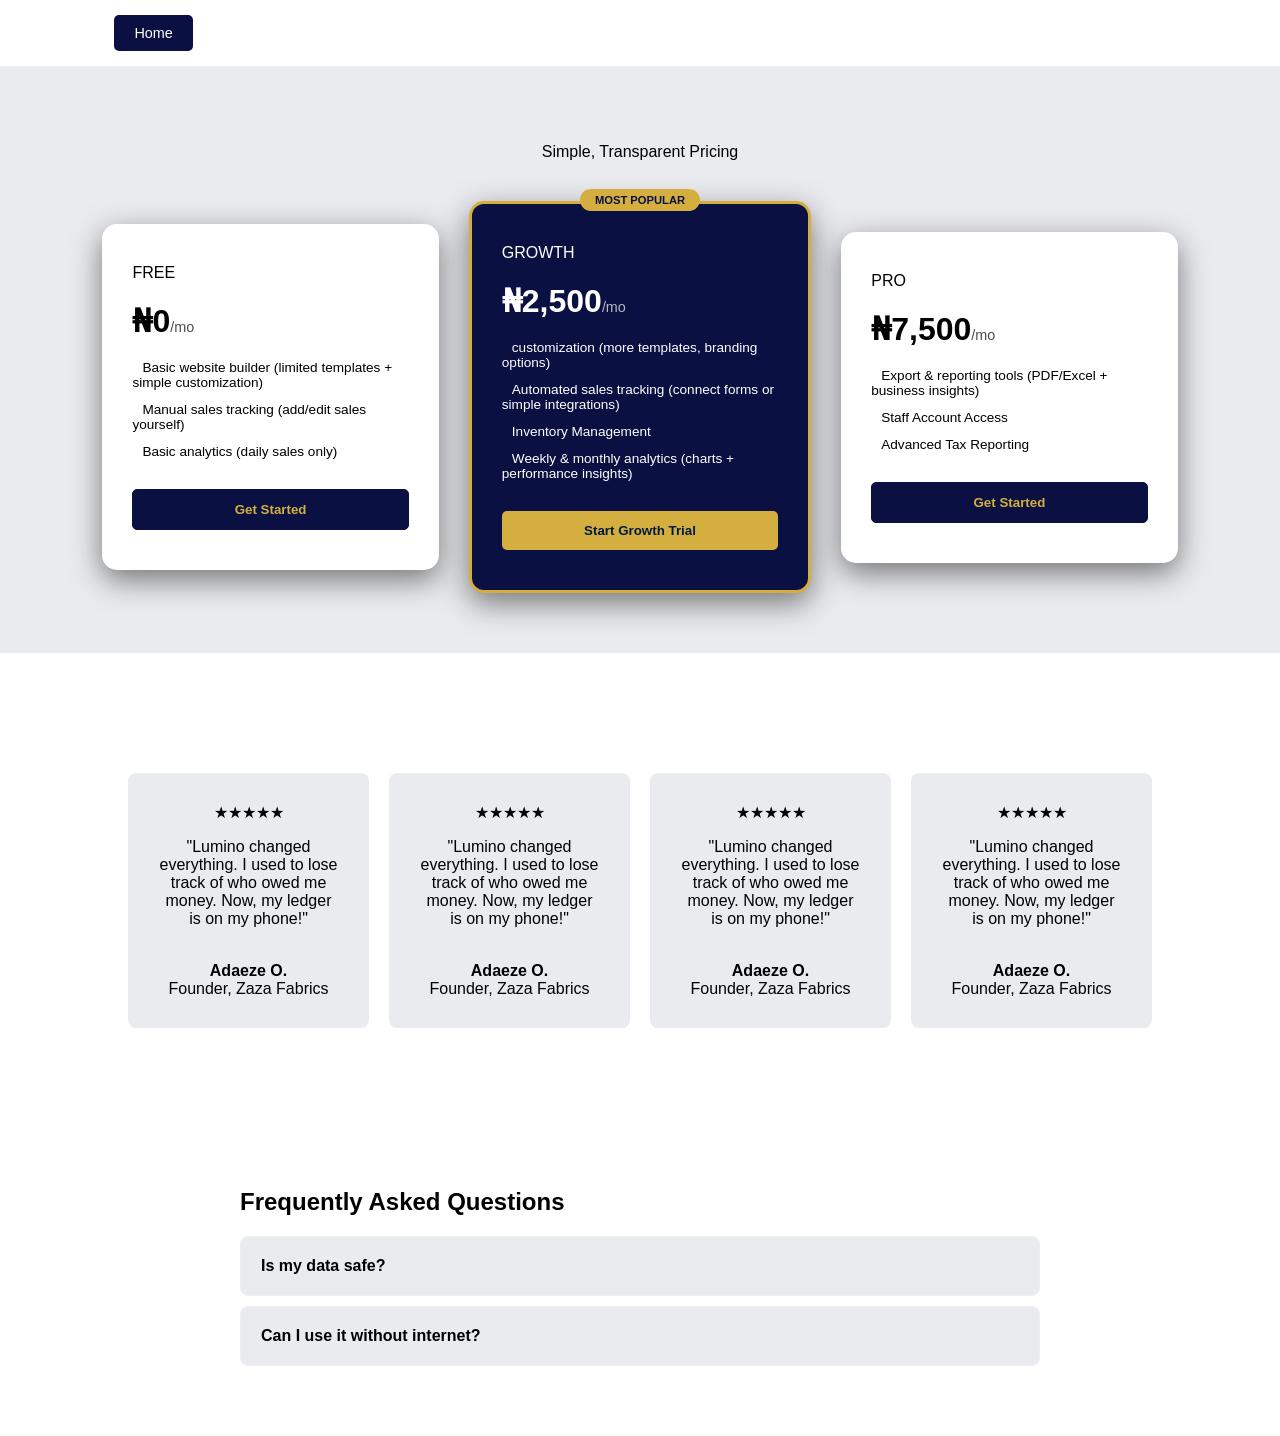
==== price.html @ 7dde3444 "Add files via upload" ====
<!DOCTYPE html>
<html>

<head>
  <meta charset="UTF-8">
  <meta name="viewport" content="width=device-width, initial-scale=1">
  <title>Price</title>
  <link rel="stylesheet" href="price.css">
</head>

<body>
    <nav>
        <div class="nav">
           <a href="index.html" class="home">Home</a>
           
        </div>
    </nav>

    <!-- Pricing Section -->
    <section class="pricing-container">
        
        <p class="section-subtitle">Simple, Transparent Pricing</p>
        
        <div class="pricing-wrapper">
            <!-- Free Plan -->
            <div class="price-card">
                <span class="plan-name">FREE</span>
                <div class="price">₦0<span>/mo</span></div>
                <ul class="features">
                    <li><i class="fa-solid fa-check"></i>Basic website builder (limited templates + simple customization)</li>
                    <li><i class="fa-solid fa-check"></i> Manual sales tracking (add/edit sales yourself)</li>
                    <li><i class="fa-solid fa-check"></i> Basic analytics (daily sales only)</li>
                </ul>
                <button class="btn-outline">Get Started</button>
            </div>

            <!-- Growth Plan (Featured) -->
            <div class="price-card featured">
                <div class="popular-badge">MOST POPULAR</div>
                <span class="plan-name">GROWTH</span>
                <div class="price">₦2,500<span>/mo</span></div>
                <ul class="features">
                    <li><i class="fa-solid fa-check"></i> customization (more templates, branding options)</li>
                    <li><i class="fa-solid fa-check"></i> Automated sales tracking (connect forms or simple integrations)</li>
                    <li><i class="fa-solid fa-check"></i> Inventory Management</li>
                    <li><i class="fa-solid fa-check"></i> Weekly & monthly analytics (charts + performance insights)</li>
                </ul>
                <button class="btn-gold">Start Growth Trial</button>
            </div>

            <!-- Pro Plan -->
            <div class="price-card">
                <span class="plan-name">PRO</span>
                <div class="price">₦7,500<span>/mo</span></div>
                <ul class="features">
                    <li><i class="fa-solid fa-check"></i> Export & reporting tools (PDF/Excel + business insights)</li>
                    <li><i class="fa-solid fa-check"></i> Staff Account Access</li>
                    <li><i class="fa-solid fa-check"></i> Advanced Tax Reporting</li>
                </ul>
                <button class="btn-outline">Get Started</button>
            </div>
        </div>
    </section>

    <!-- Testimonials -->
    <section class="testimonials">
        <div class="testimonial-card">
            <div class="stars">★★★★★
            <p>"Lumino changed everything. I used to lose track of who owed me money. Now, my ledger is on my phone!"</p>
                <br>
            <strong>Adaeze O.</strong>
                    <br>
            <span>Founder, Zaza Fabrics</span>
                </div>
            
            <div class="stars">★★★★★
            <p>"Lumino changed everything. I used to lose track of who owed me money. Now, my ledger is on my phone!"</p>
            <br>
                    <strong>Adaeze O.</strong>
                    <br>
                    <span>Founder, Zaza Fabrics</span>
                </div>
            
            
            <div class="stars">★★★★★
            <p>"Lumino changed everything. I used to lose track of who owed me money. Now, my ledger is on my phone!"</p>
            <br>
            <strong>Adaeze O.</strong>
            <br>
            <span>Founder, Zaza Fabrics</span>
            </div>
            
            <div class="stars">★★★★★
            <p>"Lumino changed everything. I used to lose track of who owed me money. Now, my ledger is on my phone!"</p>
            <br>
            <strong>Adaeze O.</strong>
            <br>
            <span>Founder, Zaza Fabrics</span>
            </div>
        </div>

    </section>

    <!-- FAQ Section -->
    <section class="faq-section">
        <h2 class="section-title">Frequently Asked Questions</h2>
        <div class="FAQ">
            <div class="FAQ-item">
                <div class="FAQ-header">
                    Is my data safe?
                    <i class="fa-solid fa-chevron-down"></i>
                </div>
                <div class="FAQ-body">
                    Yes. We use industry-standard bank-level encryption. Your business data is private and only accessible by you.
                </div>
            </div>
            <div class="FAQ-item">
                <div class="FAQ-header">
                    Can I use it without internet?
                    <i class="fa-solid fa-chevron-down"></i>
                </div>
                <div class="FAQ-body">
                    Our mobile app allows you to record transactions offline, which then sync automatically once you're back online.
                </div>
            </div>
        </div>
    </section>
    <script src="price.js"></script>

</body>
</html>
---- price.css ----
:root {
    --navy: #001b3d;
    --gold: #d4af37;
    --bg-light: #f8f9fb;
    --white: #ffffff;
    --text-main: #333;
    --text-muted: #666;
}

html{
  scroll-behavior:smooth;
}
  

body {
    margin: 0;
    font-family: 'Inter', sans-serif;
    background-color: #fff;
    
}

/* Navbar Styling */
.nav {
    display: flex;
    justify-content: space-between;
    align-items: center;
    padding: 15px 8%;
    border-bottom: 1px solid #eee;
}

.nav a {
    text-decoration: none;
    color: #fff;
    margin: 0 12px;
    font-size: 0.9rem;
}


.home { 
    background: #0A1041; 
    color: #fff; 
    border: none; 
    padding: 10px 20px; 
    border-radius: 5px; 
    cursor: pointer; 
    text-decoration: none;
    margin: 10px;
    
}

/* Pricing Section */
.pricing-container { 
    padding: 60px 8%; 
    background-color: #515A721F;
    text-align: center; 
    
}
.pricing-wrapper { 
    display: flex; 
    justify-content: center; 
    gap: 30px; 
    margin-top: 40px; 
    align-items: center; 
    
}

.price-card {
    background: #fff;
    padding: 40px 30px;
    border-radius: 15px;
    width: 300px;
    transition: 0.6s ease-in;
    box-shadow: 0 10px 30px rgba(0,0,0,0.5);
    text-align: left;
}

.price-card.featured {
    background: #0A1041;
    color: #fff;
    border: 3px solid #d4af3f;
    position: relative;
}

.price-card:hover{
  transform:translatey(-9px);
    
}


.popular-badge {
    position: absolute;
    top: -15px;
    left: 50%;
    transform: translateX(-50%);
    background: #d4af3f;
    color: #0A1041;
    font-size: 0.7rem;
    font-weight: bold;
    padding: 5px 15px;
    border-radius: 20px;
}

.price { 
    font-size: 2rem; 
    font-weight: 800; 
    margin: 20px 0; 
    
}

.price span { 
    font-size: 0.9rem; 
    font-weight: 400; 
    opacity: 0.7;
    
}

.features { 
    list-style: none; 
    padding: 0; 
    margin-bottom: 30px; 
    
}

.features li { 
    margin-bottom: 12px; 
    font-size: 0.85rem; 
    
}

.features li i { 
    color: #DE0000; 
    margin-right: 10px; 
    
}
.testimonials {
    padding: 80px 10%;
    text-align: center;
    background: #919FC500;
}

.testimonial-card{
    display: grid;
    grid-template-columns:repeat(auto-fit,minmax(200px,1fr));
    gap:20px;
    margin-top:40px;
    

.stars{
    background: #515A721F;
    padding: 30px;
    border-radius: 8px;
    transition: 0.6s ease-in-out;
}

.stars:hover {
    transform: translatey(-9px);
}

}

/* Buttons */
.btn-outline { 
    width: 100%; 
    padding: 12px; 
    border: 1px solid #0A1041;
    background: #0A1041; 
    border-radius: 5px; 
    font-weight: bold; 
    cursor: pointer; 
    color: #d4af3f;
    
}

.btn-gold { 
    width: 100%; 
    padding: 12px; 
    background: #d4af3f; 
    border: none; 
    border-radius: 5px; 
    font-weight: bold; 
    color: var(--navy); 
    cursor: pointer; 
    
}

/* FAQ Accordion */
.faq-section { 
    padding: 60px 20px; 
    max-width: 800px; 
    margin: 0 auto; }

.FAQ-item { 
    border: 1px solid #eee; 
    margin-bottom: 10px; 
    border-radius: 8px; 
    overflow: hidden; 
    
}

.FAQ-header { 
    padding: 20px; 
    background: #515A721F; 
    cursor: pointer; 
    display: flex; 
    justify-content: space-between; 
    font-weight: 600;
    }

.FAQ-body { 
    padding: 0 20px 20px; 
    color: var(--text-muted); 
    display: none; 
    font-size: 0.9rem; 
    line-height: 1.6; 
    
}
    
.FAQ-item.active .FAQ-body { 
    display: block; }
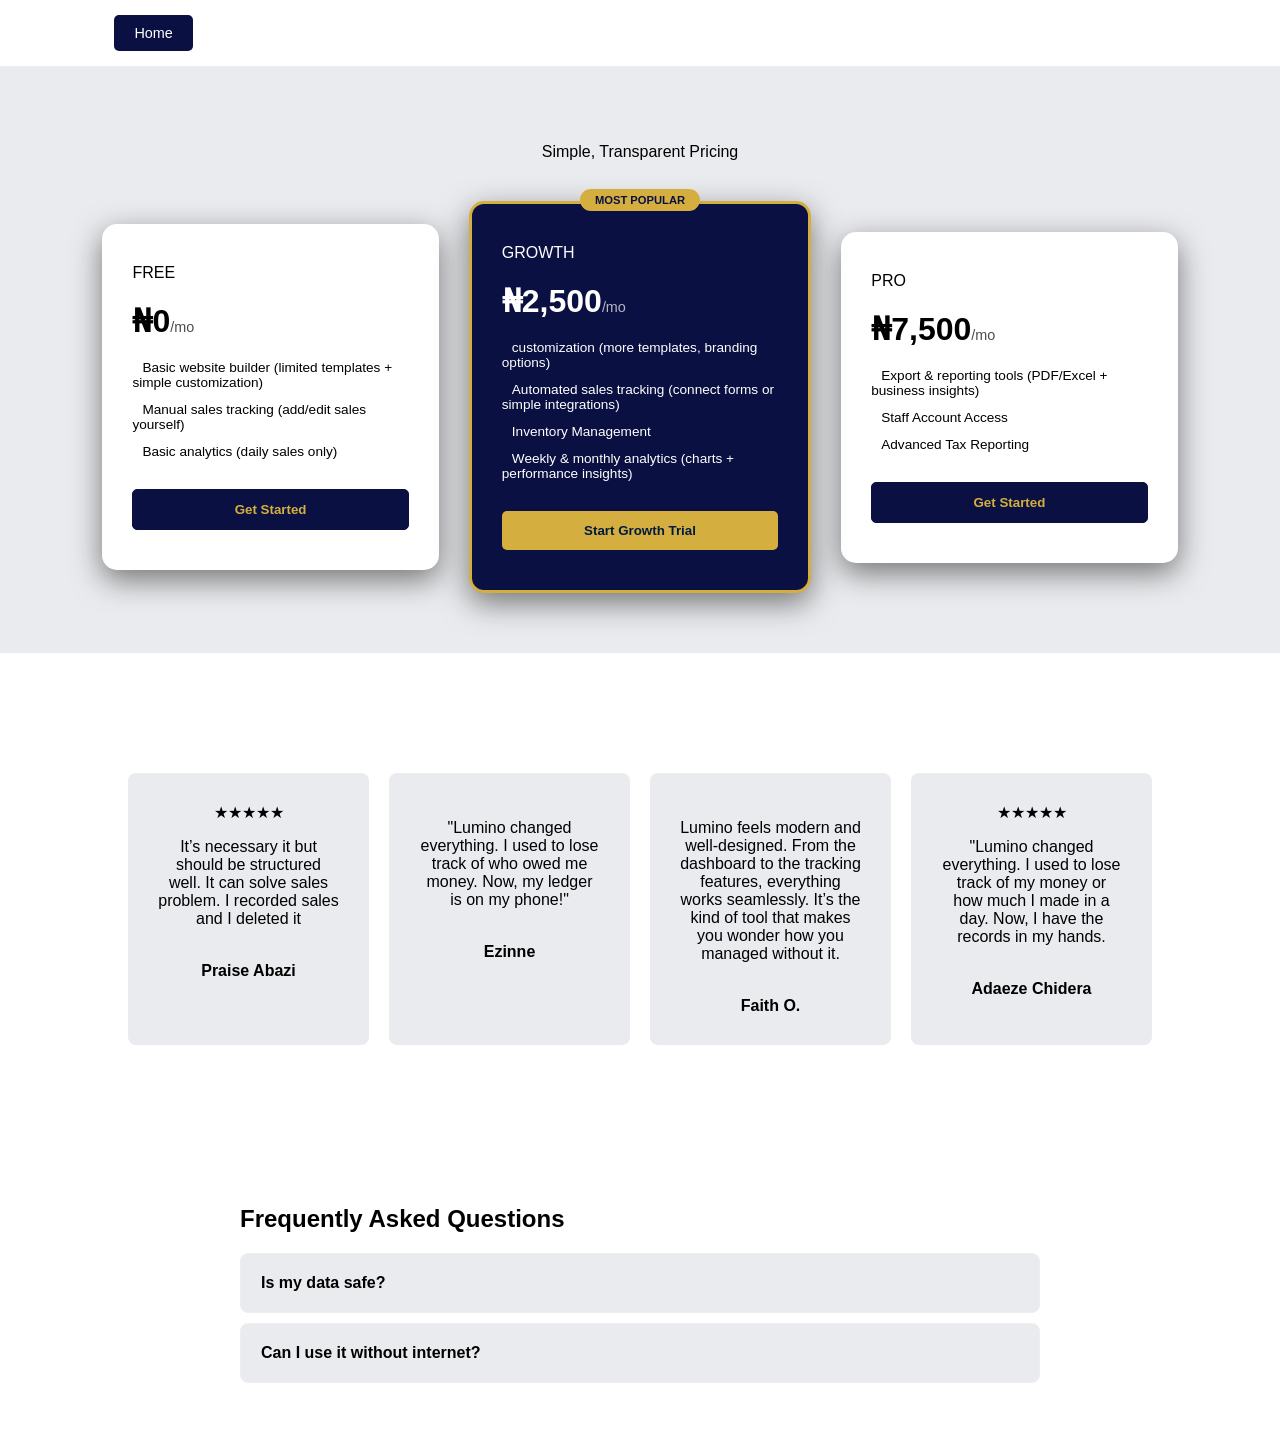
==== commit 6070a875: "Update price.html" ====
--- a/price.html
+++ b/price.html
@@ -66,36 +66,28 @@
     <section class="testimonials">
         <div class="testimonial-card">
             <div class="stars">★★★★★
-            <p>"Lumino changed everything. I used to lose track of who owed me money. Now, my ledger is on my phone!"</p>
+            <p>It’s necessary it but should be structured well. It can solve sales problem. I recorded sales and I deleted it</p>
                 <br>
-            <strong>Adaeze O.</strong>
-                    <br>
-            <span>Founder, Zaza Fabrics</span>
+            <strong>Praise Abazi</strong>
                 </div>
             
-            <div class="stars">★★★★★
+            <div class="stars">
             <p>"Lumino changed everything. I used to lose track of who owed me money. Now, my ledger is on my phone!"</p>
             <br>
-                    <strong>Adaeze O.</strong>
-                    <br>
-                    <span>Founder, Zaza Fabrics</span>
+                    <strong>Ezinne</strong>
                 </div>
             
             
-            <div class="stars">★★★★★
-            <p>"Lumino changed everything. I used to lose track of who owed me money. Now, my ledger is on my phone!"</p>
+            <div class="stars">
+            <p>Lumino feels modern and well-designed. From the dashboard to the tracking features, everything works seamlessly. It’s the kind of tool that makes you wonder how you managed without it.</p>
             <br>
-            <strong>Adaeze O.</strong>
-            <br>
-            <span>Founder, Zaza Fabrics</span>
+            <strong>Faith O.</strong>
             </div>
             
             <div class="stars">★★★★★
-            <p>"Lumino changed everything. I used to lose track of who owed me money. Now, my ledger is on my phone!"</p>
+            <p>"Lumino changed everything. I used to lose track of my money or how much I made in a day. Now, I have the records in my hands.</p>
             <br>
-            <strong>Adaeze O.</strong>
-            <br>
-            <span>Founder, Zaza Fabrics</span>
+            <strong>Adaeze Chidera</strong>
             </div>
         </div>
 
@@ -120,7 +112,7 @@
                     <i class="fa-solid fa-chevron-down"></i>
                 </div>
                 <div class="FAQ-body">
-                    Our mobile app allows you to record transactions offline, which then sync automatically once you're back online.
+                    Our website allows you to record transactions, which then updates automatically.
                 </div>
             </div>
         </div>
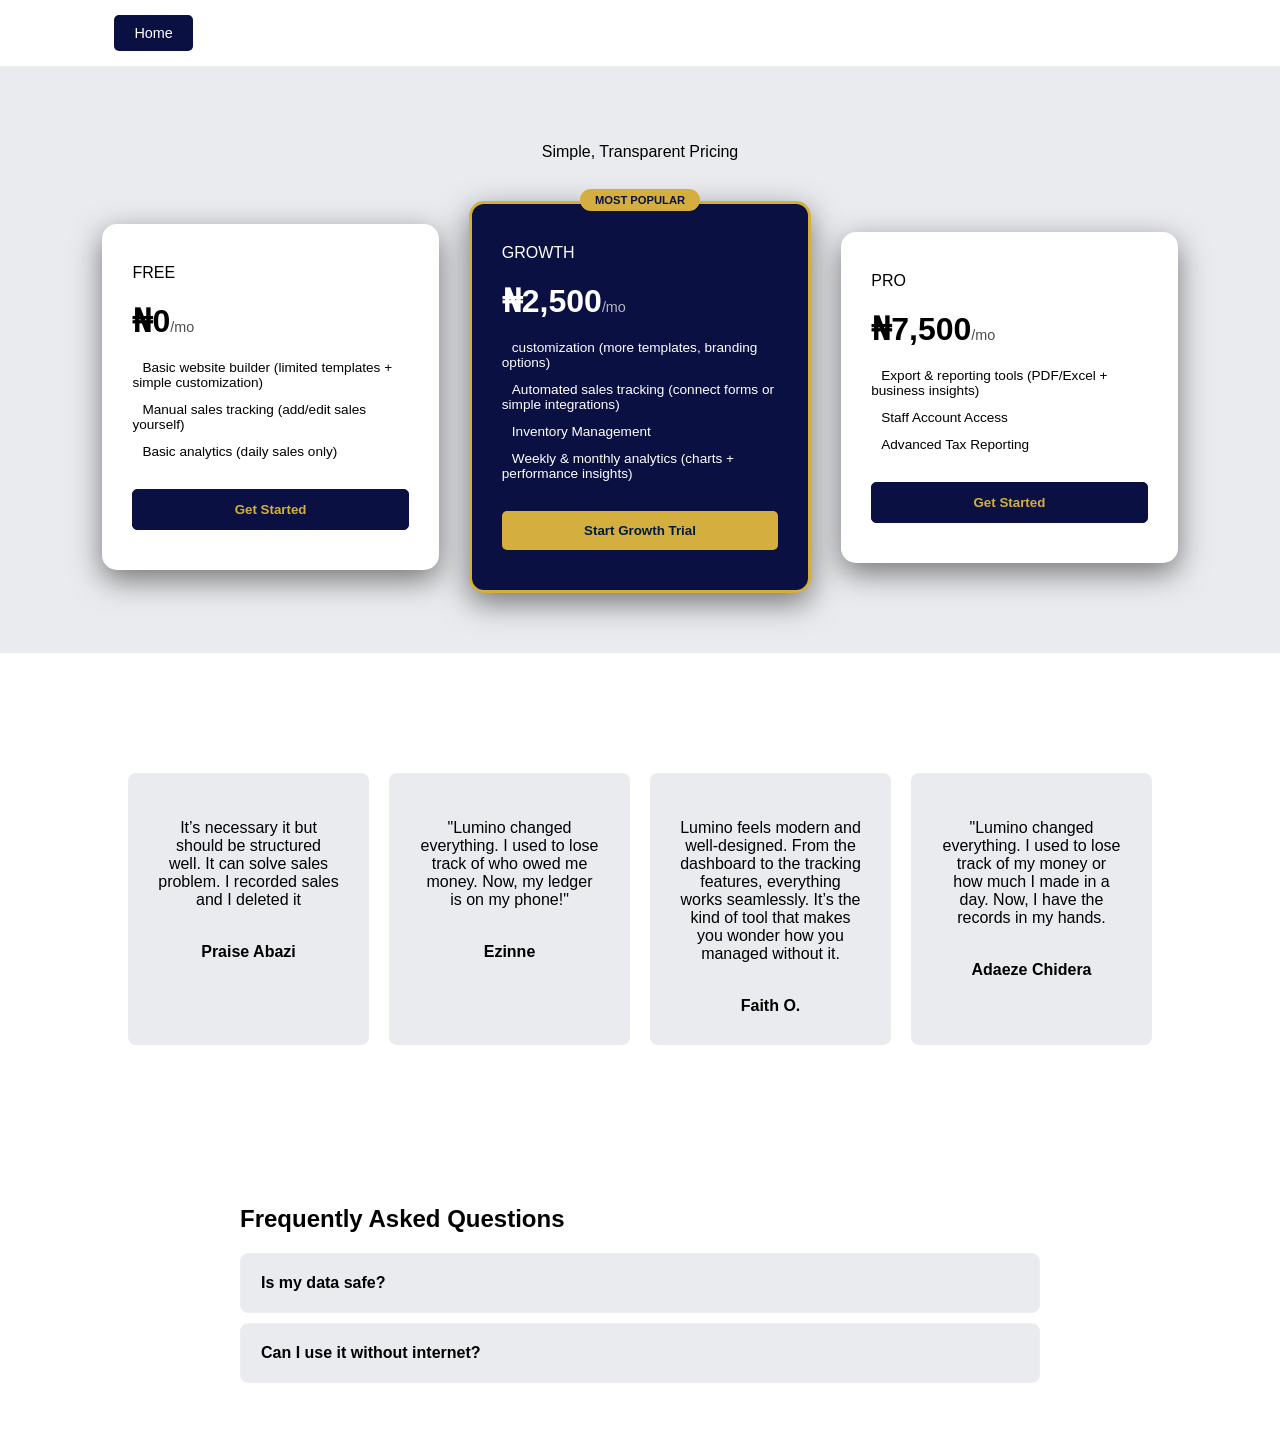
==== commit 598e8a28: "Update price.html" ====
--- a/price.html
+++ b/price.html
@@ -65,7 +65,7 @@
     <!-- Testimonials -->
     <section class="testimonials">
         <div class="testimonial-card">
-            <div class="stars">★★★★★
+            <div class="stars">
             <p>It’s necessary it but should be structured well. It can solve sales problem. I recorded sales and I deleted it</p>
                 <br>
             <strong>Praise Abazi</strong>
@@ -84,7 +84,7 @@
             <strong>Faith O.</strong>
             </div>
             
-            <div class="stars">★★★★★
+            <div class="stars">
             <p>"Lumino changed everything. I used to lose track of my money or how much I made in a day. Now, I have the records in my hands.</p>
             <br>
             <strong>Adaeze Chidera</strong>
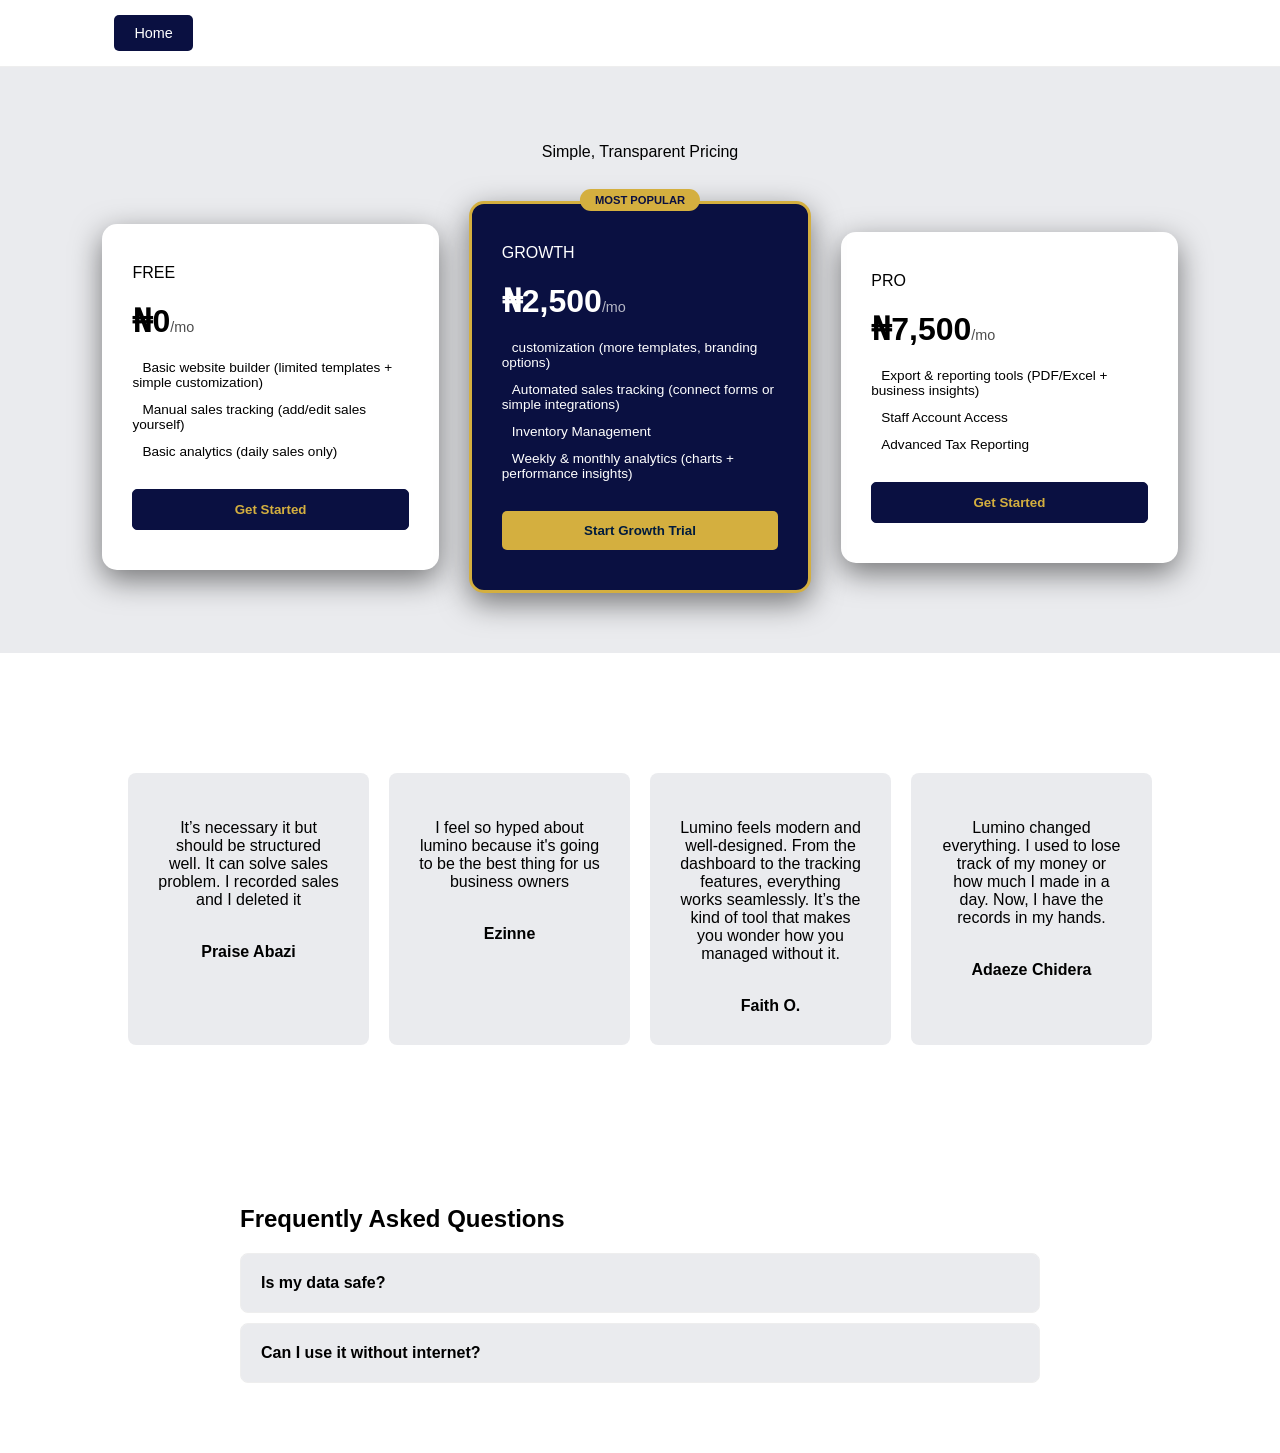
==== commit 0faf420e: "Update price.html" ====
--- a/price.html
+++ b/price.html
@@ -72,7 +72,7 @@
                 </div>
             
             <div class="stars">
-            <p>"Lumino changed everything. I used to lose track of who owed me money. Now, my ledger is on my phone!"</p>
+            <p>I feel so hyped about lumino because it's going to be the best thing for us business owners</p>
             <br>
                     <strong>Ezinne</strong>
                 </div>
@@ -85,7 +85,7 @@
             </div>
             
             <div class="stars">
-            <p>"Lumino changed everything. I used to lose track of my money or how much I made in a day. Now, I have the records in my hands.</p>
+            <p>Lumino changed everything. I used to lose track of my money or how much I made in a day. Now, I have the records in my hands.</p>
             <br>
             <strong>Adaeze Chidera</strong>
             </div>
